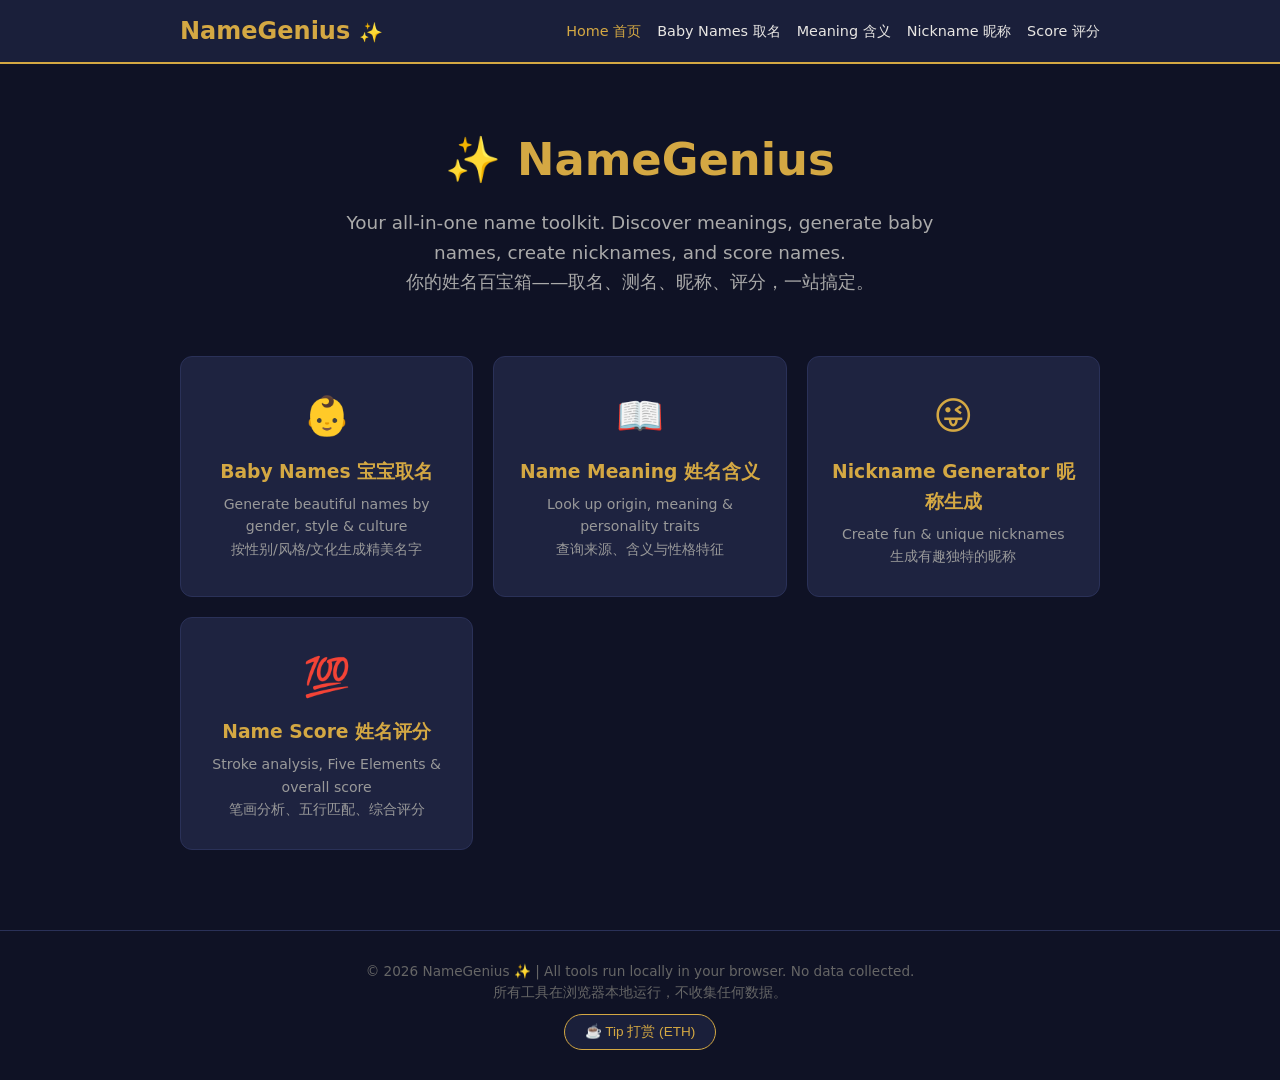
==== index.html @ 7b2bc9a6 "feat: add AADS crypto ad placeholder" ====
<!DOCTYPE html>
<html lang="en">
<head>
<meta charset="UTF-8"><meta name="viewport" content="width=device-width,initial-scale=1">
<title>NameGenius ✨ - Name Generator & Meaning Lookup | 姓名工具</title>
<meta name="description" content="Free name tools: baby name generator, name meaning lookup, nickname creator, and name scoring. 免费姓名工具：宝宝取名、姓名含义、昵称生成、姓名评分。">
<meta name="keywords" content="name generator,baby names,name meaning,nickname generator,name score,取名,姓名含义,昵称生成器,姓名评分">
<link rel="stylesheet" href="style.css">
    <meta property="og:title" content="NameGenius ✨ - Name Generator & Meaning Lookup | 姓名工具">
    <meta property="og:description" content="Free name tools: baby name generator, name meaning lookup, nickname creator, and name scoring. 免费姓名工具：宝宝取名、姓名含义、昵称生成、姓名评分。">
    <meta property="og:type" content="website">
    <meta property="og:url" content="https://rorojiao.github.io/namegenius/">
    <link rel="canonical" href="https://rorojiao.github.io/namegenius/">
    <script type="application/ld+json">
    {
        "@context": "https://schema.org",
        "@type": "WebApplication",
        "name": "NameGenius ✨ - Name Generator & Meaning Lookup | 姓名工具",
        "description": "Free name tools: baby name generator, name meaning lookup, nickname creator, and name scoring. 免费姓名工具：宝宝取名、姓名含义、昵称生成、姓名评分。",
        "url": "https://rorojiao.github.io/namegenius/",
        "applicationCategory": "UtilityApplication",
        "operatingSystem": "All",
        "offers": { "@type": "Offer", "price": "0", "priceCurrency": "USD" }
    }
    </script>
</head>
<body>
<nav><div class="container">
<a href="index.html" class="logo">NameGenius <span>✨</span></a>
<div class="nav-links">
<a href="index.html" class="active">Home 首页</a>
<a href="baby-name.html">Baby Names 取名</a>
<a href="name-meaning.html">Meaning 含义</a>
<a href="nickname.html">Nickname 昵称</a>
<a href="name-score.html">Score 评分</a>
</div>
</div></nav>

<div class="container">
<div class="hero">
<h1>✨ NameGenius</h1>
<p>Your all-in-one name toolkit. Discover meanings, generate baby names, create nicknames, and score names.<br>你的姓名百宝箱——取名、测名、昵称、评分，一站搞定。</p>
</div>
<div class="cards">
<a href="baby-name.html" class="card"><div class="icon">👶</div><h3>Baby Names 宝宝取名</h3><p>Generate beautiful names by gender, style & culture<br>按性别/风格/文化生成精美名字</p></a>
<a href="name-meaning.html" class="card"><div class="icon">📖</div><h3>Name Meaning 姓名含义</h3><p>Look up origin, meaning & personality traits<br>查询来源、含义与性格特征</p></a>
<a href="nickname.html" class="card"><div class="icon">😜</div><h3>Nickname Generator 昵称生成</h3><p>Create fun & unique nicknames<br>生成有趣独特的昵称</p></a>
<a href="name-score.html" class="card"><div class="icon">💯</div><h3>Name Score 姓名评分</h3><p>Stroke analysis, Five Elements & overall score<br>笔画分析、五行匹配、综合评分</p></a>
</div>
</div>

<!-- AADS Crypto Ad -->
<div id="aads-ad" style="text-align:center;margin:20px auto;max-width:728px;">
  <!-- Ad unit will be inserted after AADS registration -->
  <!-- Replace AD_UNIT_ID with actual ID from aads.com -->
  <!-- <iframe data-aa="AD_UNIT_ID" src="//ad.aads.com/AD_UNIT_ID?size=728x90" style="width:728px;height:90px;border:0;padding:0;overflow:hidden;background-color:transparent;"></iframe> -->
</div>
<footer><div class="container">
<p>© 2026 NameGenius ✨ | All tools run locally in your browser. No data collected.<br>所有工具在浏览器本地运行，不收集任何数据。</p>
<button class="tip-btn" onclick="navigator.clipboard.writeText('0xEeD903787Cb86bcCc17777E5C7d10A4c2De43823').then(()=>this.textContent='✅ Copied!')">☕ Tip 打赏 (ETH)</button>
</div></footer>
</body>
</html>
---- style.css ----
:root{--gold:#d4a843;--gold-light:#f0d78c;--navy:#1a1f3a;--navy-light:#2a3158;--bg:#0f1225;--text:#e8e6e3;--card:#1e2340;--card-hover:#252b50}
*{margin:0;padding:0;box-sizing:border-box}
body{font-family:'Segoe UI',system-ui,sans-serif;background:var(--bg);color:var(--text);min-height:100vh;line-height:1.6}
a{color:var(--gold);text-decoration:none}a:hover{color:var(--gold-light)}
.container{max-width:960px;margin:0 auto;padding:0 20px}

/* NAV */
nav{background:var(--navy);border-bottom:2px solid var(--gold);padding:12px 0;position:sticky;top:0;z-index:99}
nav .container{display:flex;align-items:center;justify-content:space-between;flex-wrap:wrap;gap:8px}
.logo{font-size:1.5rem;font-weight:700;color:var(--gold)}
.logo span{font-size:.8em}
.nav-links{display:flex;gap:16px;flex-wrap:wrap;font-size:.9rem}
.nav-links a{color:var(--text);transition:.2s}
.nav-links a:hover,.nav-links a.active{color:var(--gold)}

/* HERO */
.hero{text-align:center;padding:60px 20px 40px}
.hero h1{font-size:2.8rem;color:var(--gold);margin-bottom:12px}
.hero p{font-size:1.15rem;color:#aaa;max-width:600px;margin:0 auto}

/* CARDS GRID */
.cards{display:grid;grid-template-columns:repeat(auto-fit,minmax(220px,1fr));gap:20px;padding:20px 0 60px}
.card{background:var(--card);border:1px solid var(--navy-light);border-radius:12px;padding:28px 22px;text-align:center;transition:.3s;cursor:pointer}
.card:hover{background:var(--card-hover);border-color:var(--gold);transform:translateY(-4px)}
.card .icon{font-size:2.4rem;margin-bottom:10px}
.card h3{color:var(--gold);margin-bottom:6px}
.card p{font-size:.88rem;color:#999}

/* TOOL PAGE */
.tool-section{padding:40px 0 60px}
.tool-section h2{color:var(--gold);text-align:center;font-size:2rem;margin-bottom:24px}
.tool-box{background:var(--card);border-radius:14px;padding:32px;max-width:700px;margin:0 auto}
label{display:block;margin-bottom:4px;font-size:.9rem;color:var(--gold-light)}
input,select,textarea{width:100%;padding:10px 14px;border-radius:8px;border:1px solid var(--navy-light);background:var(--navy);color:var(--text);font-size:1rem;margin-bottom:16px}
input:focus,select:focus{border-color:var(--gold);outline:none}
.btn{display:inline-block;background:linear-gradient(135deg,var(--gold),#b8912e);color:var(--navy);font-weight:700;padding:12px 32px;border:none;border-radius:8px;font-size:1rem;cursor:pointer;transition:.2s}
.btn:hover{opacity:.9;transform:scale(1.03)}
.btn-block{width:100%;text-align:center}
.radio-group{display:flex;gap:12px;margin-bottom:16px;flex-wrap:wrap}
.radio-group label{display:flex;align-items:center;gap:6px;cursor:pointer;color:var(--text);background:var(--navy);padding:8px 16px;border-radius:20px;border:1px solid var(--navy-light);transition:.2s}
.radio-group input[type=radio]{display:none}
.radio-group input[type=radio]:checked+span{color:var(--gold)}
.radio-group label:has(input:checked){border-color:var(--gold)}

/* RESULTS */
.results{margin-top:24px}
.result-card{background:var(--navy);border-left:3px solid var(--gold);border-radius:8px;padding:16px 20px;margin-bottom:12px;animation:fadeIn .3s ease}
.result-card h4{color:var(--gold);margin-bottom:4px;font-size:1.1rem}
.result-card p{font-size:.9rem;color:#bbb}
@keyframes fadeIn{from{opacity:0;transform:translateY(8px)}to{opacity:1;transform:none}}

/* SCORE */
.score-circle{width:120px;height:120px;border-radius:50%;border:5px solid var(--gold);display:flex;align-items:center;justify-content:center;margin:20px auto;font-size:2.2rem;font-weight:700;color:var(--gold)}
.score-bar{height:8px;background:var(--navy);border-radius:4px;margin:8px 0 16px;overflow:hidden}
.score-bar-fill{height:100%;background:linear-gradient(90deg,var(--gold),var(--gold-light));border-radius:4px;transition:width .6s ease}

/* FOOTER */
footer{border-top:1px solid var(--navy-light);padding:30px 20px;text-align:center;font-size:.85rem;color:#666}
footer .tip-btn{display:inline-block;margin-top:10px;background:var(--navy);border:1px solid var(--gold);color:var(--gold);padding:8px 20px;border-radius:20px;font-size:.85rem;cursor:pointer;transition:.2s}
footer .tip-btn:hover{background:var(--gold);color:var(--navy)}

/* RESPONSIVE */
@media(max-width:600px){.hero h1{font-size:1.8rem}.tool-box{padding:20px}}
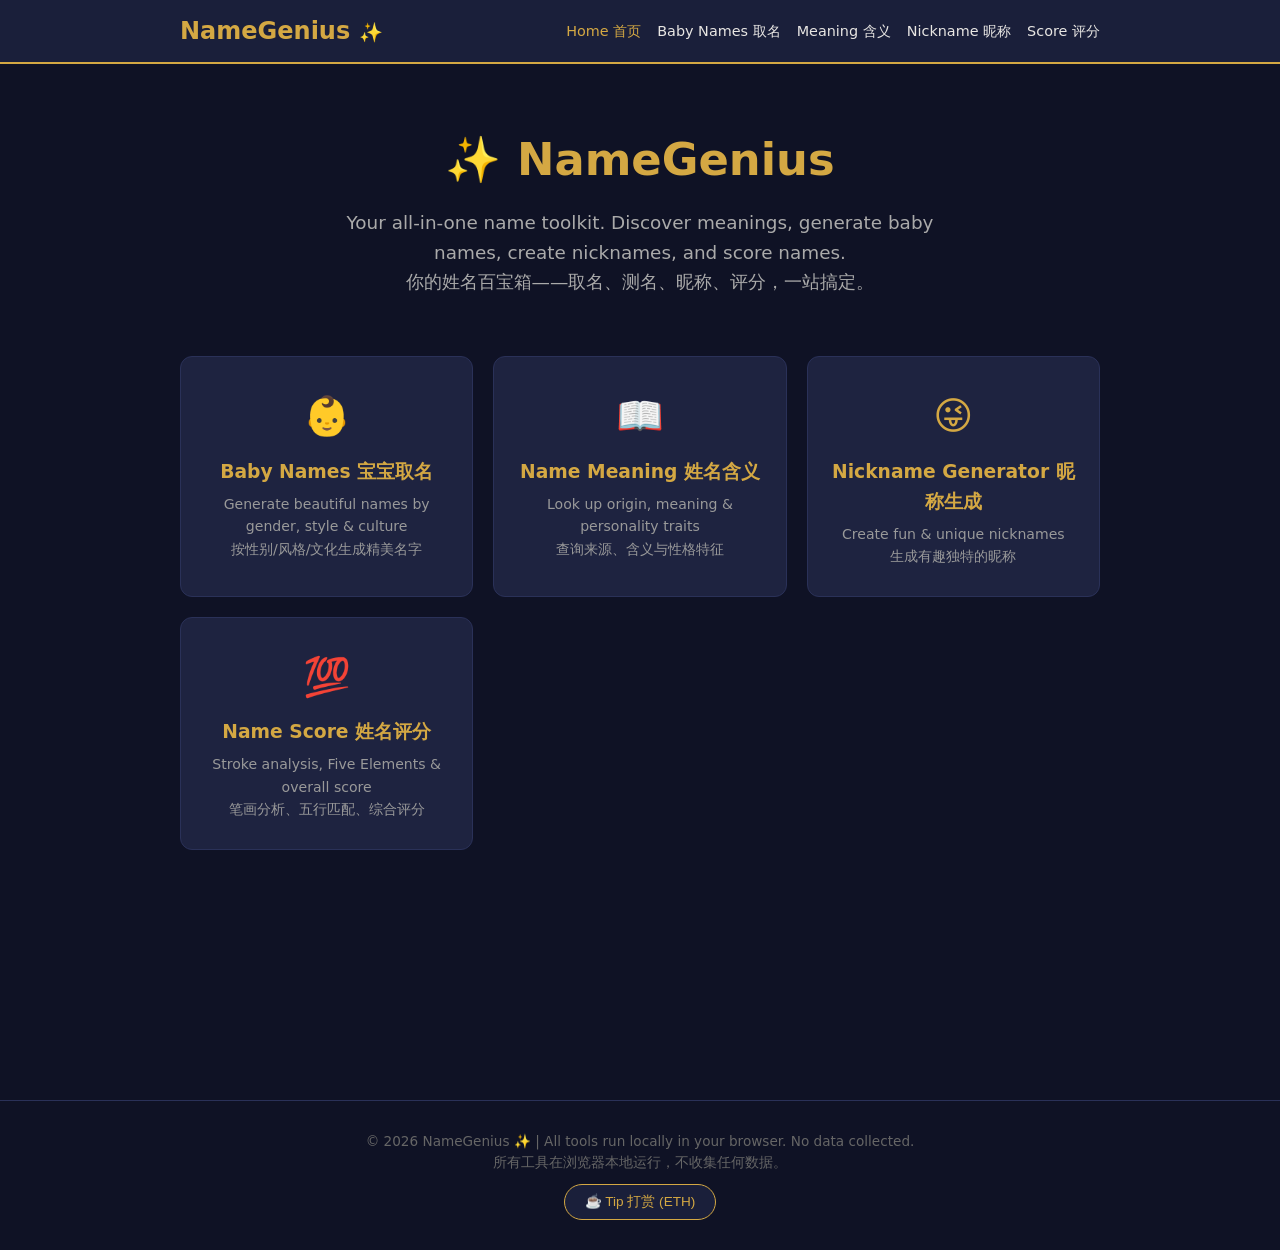
==== commit 7e2be5bf: "feat: activate AADS crypto ad (unit 2427662)" ====
--- a/index.html
+++ b/index.html
@@ -52,8 +52,8 @@
 <!-- AADS Crypto Ad -->
 <div id="aads-ad" style="text-align:center;margin:20px auto;max-width:728px;">
   <!-- Ad unit will be inserted after AADS registration -->
-  <!-- Replace AD_UNIT_ID with actual ID from aads.com -->
-  <!-- <iframe data-aa="AD_UNIT_ID" src="//ad.aads.com/AD_UNIT_ID?size=728x90" style="width:728px;height:90px;border:0;padding:0;overflow:hidden;background-color:transparent;"></iframe> -->
+
+  <iframe data-aa="2427662" src="//acceptable.a-ads.com/2427662/?size=Adaptive" style="border:0; padding:0; width:100%; height:auto; min-height:60px; overflow:hidden; display:block; margin:auto;"></iframe>
 </div>
 <footer><div class="container">
 <p>© 2026 NameGenius ✨ | All tools run locally in your browser. No data collected.<br>所有工具在浏览器本地运行，不收集任何数据。</p>
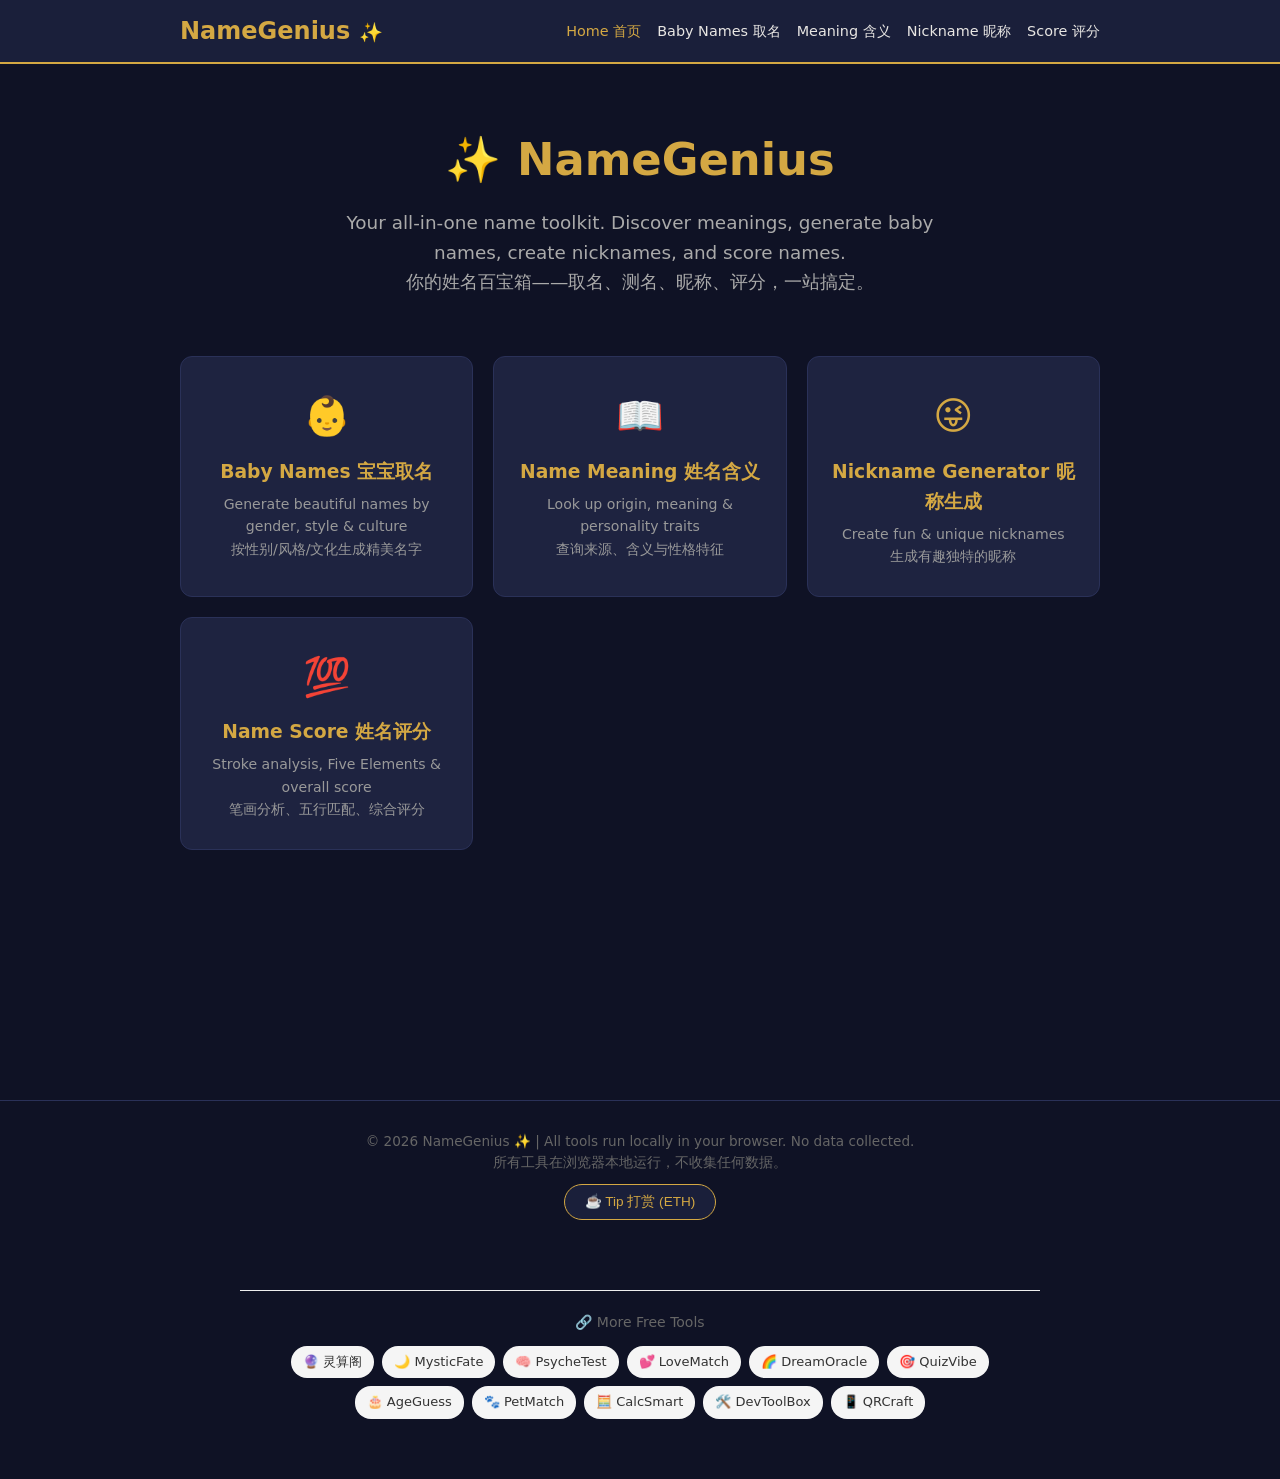
==== commit 215733e9: "feat: add cross-site internal links" ====
--- a/index.html
+++ b/index.html
@@ -59,5 +59,22 @@
 <p>© 2026 NameGenius ✨ | All tools run locally in your browser. No data collected.<br>所有工具在浏览器本地运行，不收集任何数据。</p>
 <button class="tip-btn" onclick="navigator.clipboard.writeText('0xEeD903787Cb86bcCc17777E5C7d10A4c2De43823').then(()=>this.textContent='✅ Copied!')">☕ Tip 打赏 (ETH)</button>
 </div></footer>
+<!-- internal-links-start -->
+<div style="max-width:800px;margin:40px auto;padding:20px;text-align:center;border-top:1px solid #eee;">
+  <p style="font-size:14px;color:#666;margin-bottom:12px;">🔗 More Free Tools</p>
+  <div style="display:flex;flex-wrap:wrap;justify-content:center;gap:8px;">
+    <a href="https://rorojiao.github.io/fortune-tools/" target="_blank" rel="noopener" style="display:inline-block;padding:6px 12px;background:#f5f5f5;border-radius:16px;text-decoration:none;color:#333;font-size:13px;">🔮 灵算阁</a>
+    <a href="https://rorojiao.github.io/mysticfate/" target="_blank" rel="noopener" style="display:inline-block;padding:6px 12px;background:#f5f5f5;border-radius:16px;text-decoration:none;color:#333;font-size:13px;">🌙 MysticFate</a>
+    <a href="https://rorojiao.github.io/psychetest/" target="_blank" rel="noopener" style="display:inline-block;padding:6px 12px;background:#f5f5f5;border-radius:16px;text-decoration:none;color:#333;font-size:13px;">🧠 PsycheTest</a>
+    <a href="https://rorojiao.github.io/lovematch/" target="_blank" rel="noopener" style="display:inline-block;padding:6px 12px;background:#f5f5f5;border-radius:16px;text-decoration:none;color:#333;font-size:13px;">💕 LoveMatch</a>
+    <a href="https://rorojiao.github.io/dreamoracle/" target="_blank" rel="noopener" style="display:inline-block;padding:6px 12px;background:#f5f5f5;border-radius:16px;text-decoration:none;color:#333;font-size:13px;">🌈 DreamOracle</a>
+    <a href="https://rorojiao.github.io/quizvibe/" target="_blank" rel="noopener" style="display:inline-block;padding:6px 12px;background:#f5f5f5;border-radius:16px;text-decoration:none;color:#333;font-size:13px;">🎯 QuizVibe</a>
+    <a href="https://rorojiao.github.io/ageguess/" target="_blank" rel="noopener" style="display:inline-block;padding:6px 12px;background:#f5f5f5;border-radius:16px;text-decoration:none;color:#333;font-size:13px;">🎂 AgeGuess</a>
+    <a href="https://rorojiao.github.io/petmatch/" target="_blank" rel="noopener" style="display:inline-block;padding:6px 12px;background:#f5f5f5;border-radius:16px;text-decoration:none;color:#333;font-size:13px;">🐾 PetMatch</a>
+    <a href="https://rorojiao.github.io/calcsmart/" target="_blank" rel="noopener" style="display:inline-block;padding:6px 12px;background:#f5f5f5;border-radius:16px;text-decoration:none;color:#333;font-size:13px;">🧮 CalcSmart</a>
+    <a href="https://rorojiao.github.io/devtoolbox/" target="_blank" rel="noopener" style="display:inline-block;padding:6px 12px;background:#f5f5f5;border-radius:16px;text-decoration:none;color:#333;font-size:13px;">🛠️ DevToolBox</a>
+    <a href="https://rorojiao.github.io/qrcraft/" target="_blank" rel="noopener" style="display:inline-block;padding:6px 12px;background:#f5f5f5;border-radius:16px;text-decoration:none;color:#333;font-size:13px;">📱 QRCraft</a>  </div>
+</div>
+<!-- internal-links-end -->
 </body>
 </html>
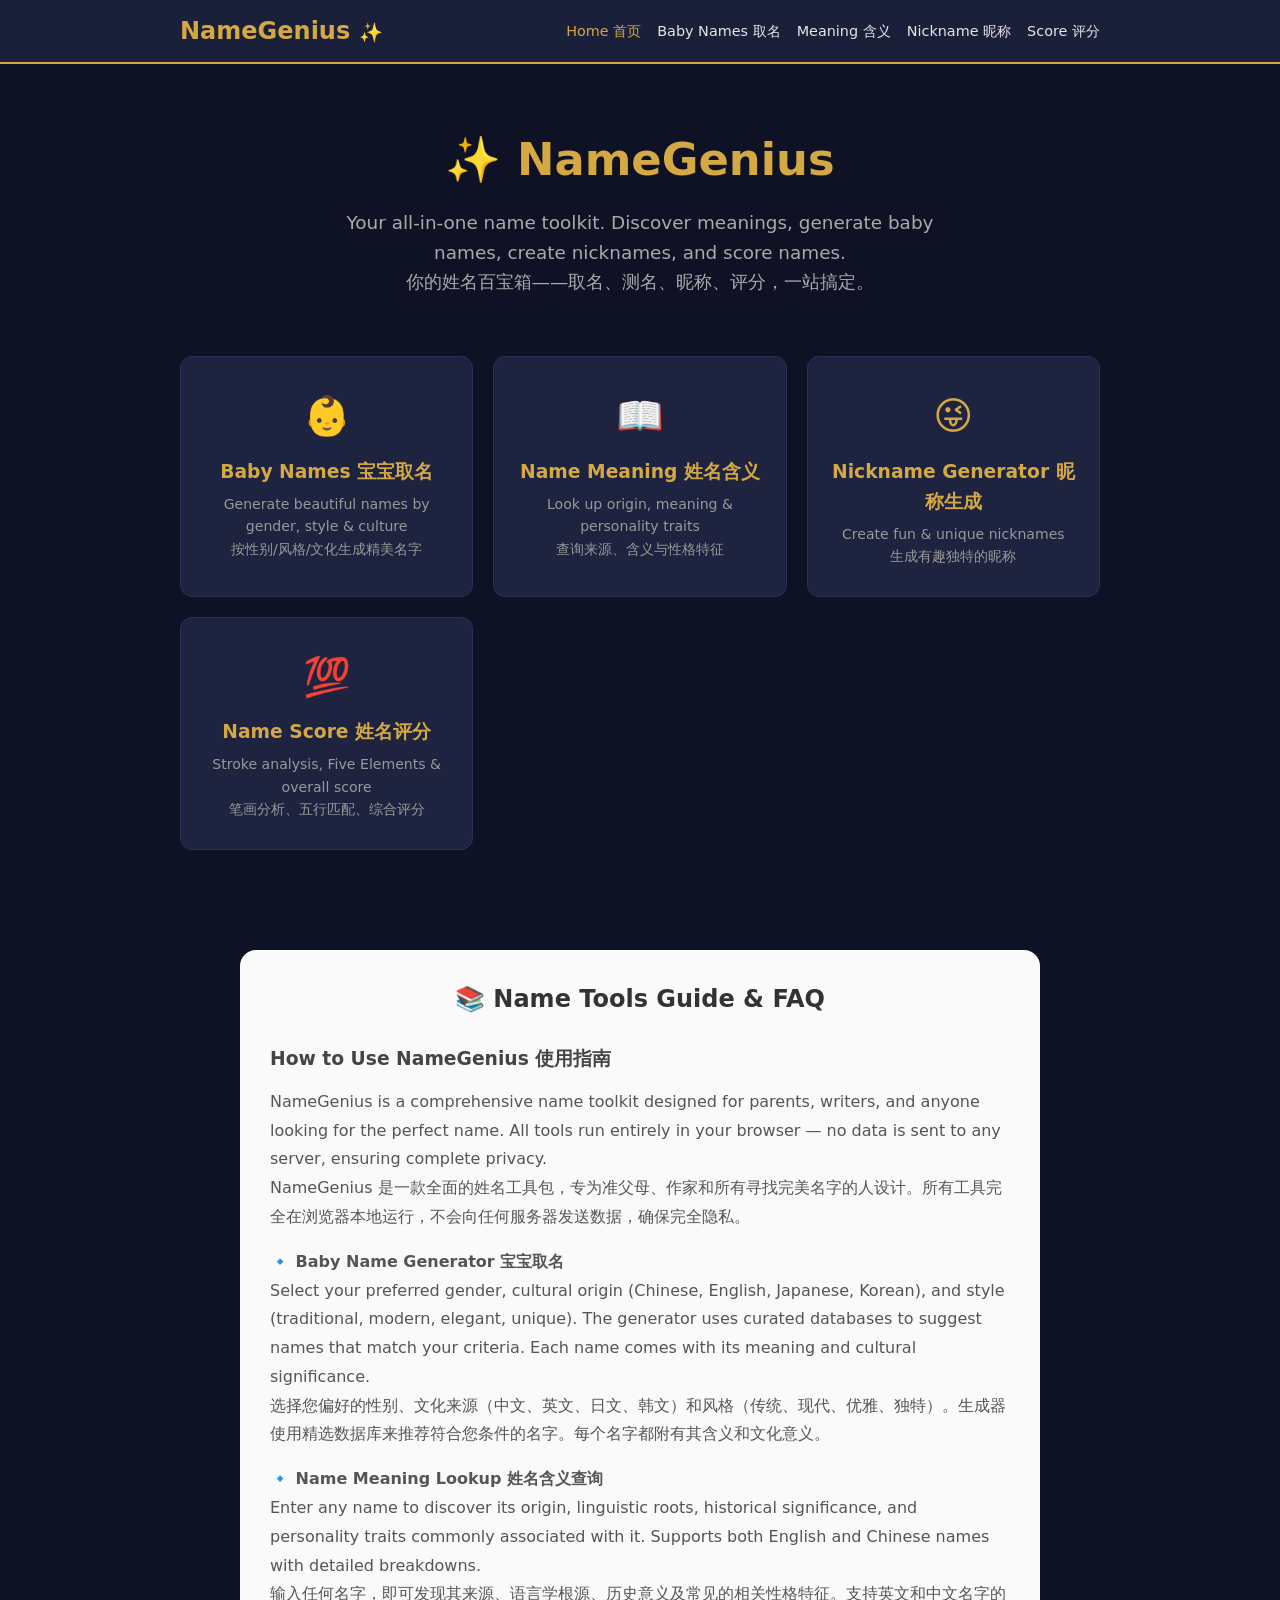
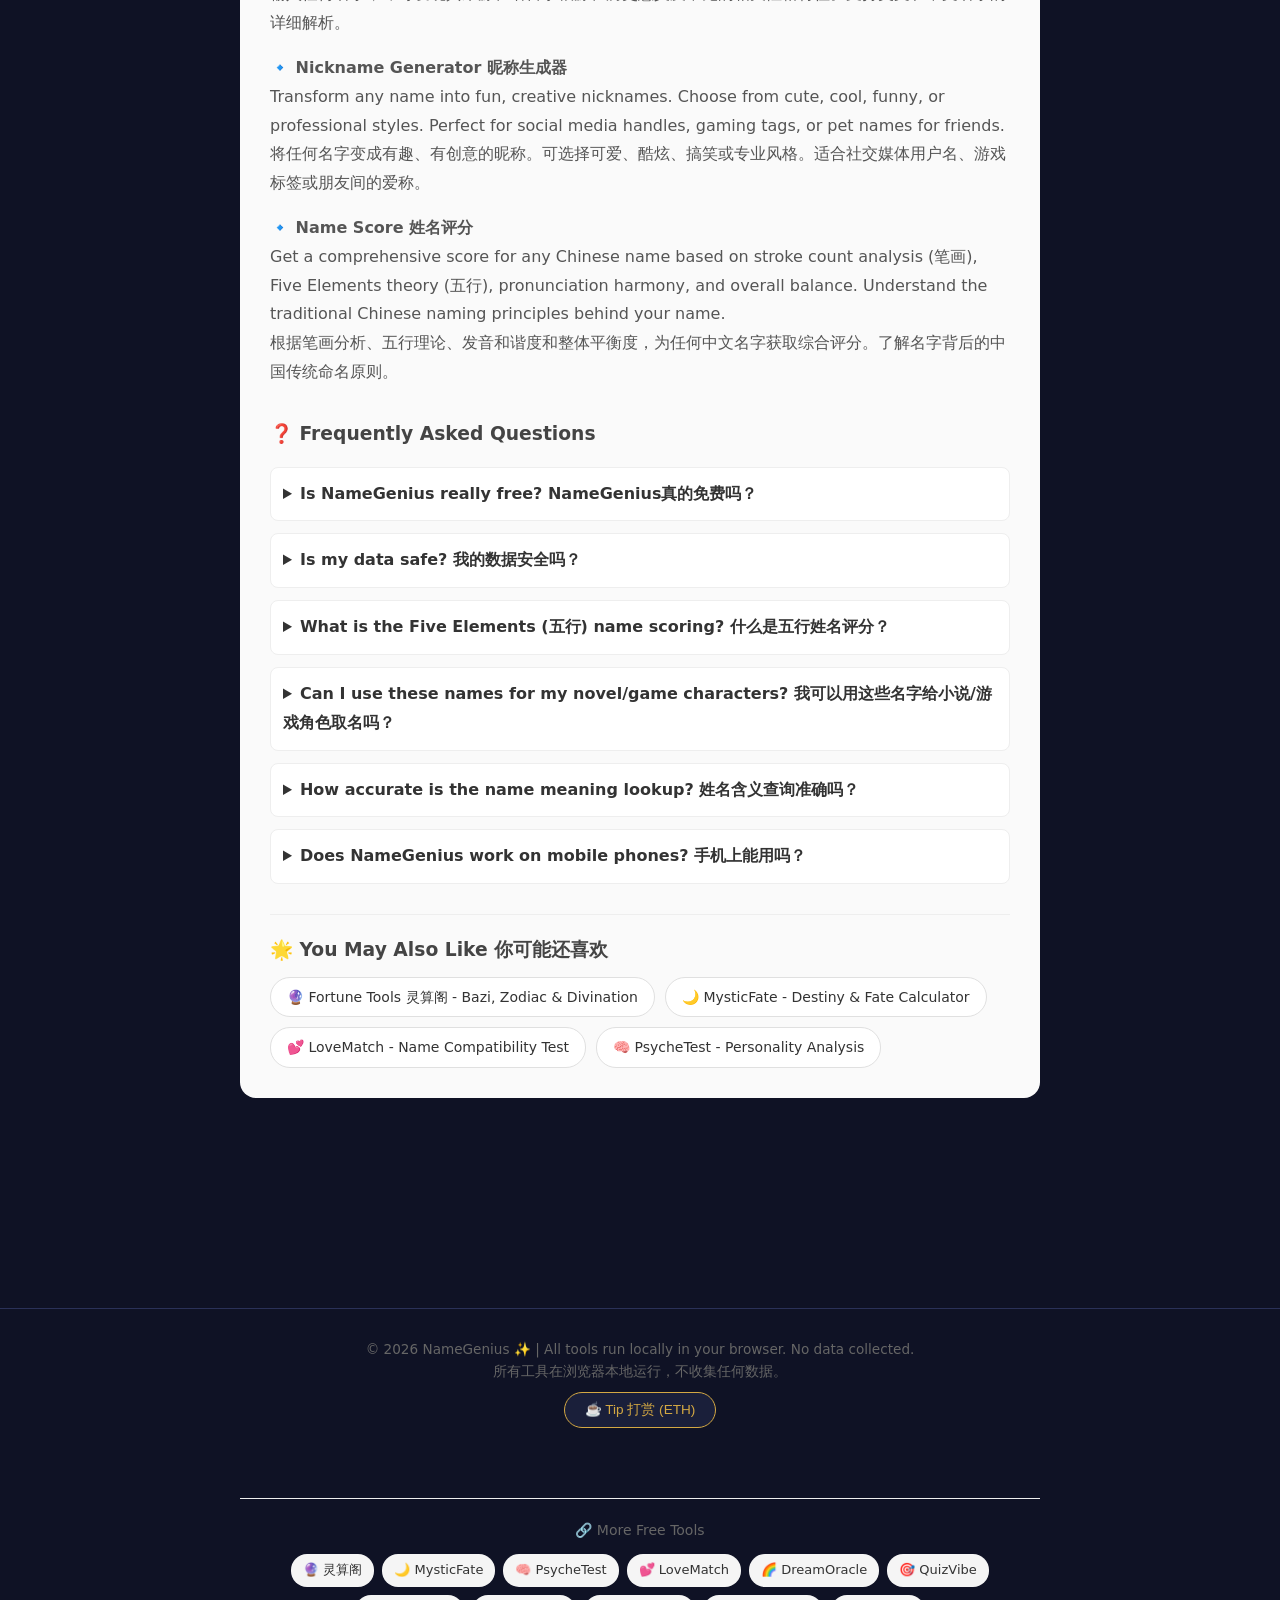
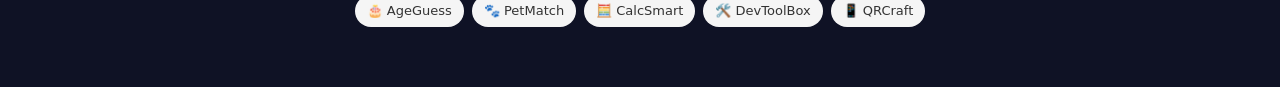
==== commit fda20ea1: "SEO: add FAQ, usage guide, related tools section; add sitemap/robots" ====
--- a/index.html
+++ b/index.html
@@ -49,6 +49,83 @@
 </div>
 </div>
 
+
+<section class="faq-section" style="max-width:800px;margin:40px auto;padding:30px;background:#fafafa;border-radius:16px;">
+<h2 style="text-align:center;margin-bottom:24px;color:#333;">📚 Name Tools Guide & FAQ</h2>
+
+<div class="guide" style="margin-bottom:30px;line-height:1.8;color:#555;">
+<h3 style="color:#444;margin-bottom:12px;">How to Use NameGenius 使用指南</h3>
+<p>NameGenius is a comprehensive name toolkit designed for parents, writers, and anyone looking for the perfect name. All tools run entirely in your browser — no data is sent to any server, ensuring complete privacy.</p>
+<p>NameGenius 是一款全面的姓名工具包，专为准父母、作家和所有寻找完美名字的人设计。所有工具完全在浏览器本地运行，不会向任何服务器发送数据，确保完全隐私。</p>
+
+<h4 style="margin-top:16px;">🔹 Baby Name Generator 宝宝取名</h4>
+<p>Select your preferred gender, cultural origin (Chinese, English, Japanese, Korean), and style (traditional, modern, elegant, unique). The generator uses curated databases to suggest names that match your criteria. Each name comes with its meaning and cultural significance.</p>
+<p>选择您偏好的性别、文化来源（中文、英文、日文、韩文）和风格（传统、现代、优雅、独特）。生成器使用精选数据库来推荐符合您条件的名字。每个名字都附有其含义和文化意义。</p>
+
+<h4 style="margin-top:16px;">🔹 Name Meaning Lookup 姓名含义查询</h4>
+<p>Enter any name to discover its origin, linguistic roots, historical significance, and personality traits commonly associated with it. Supports both English and Chinese names with detailed breakdowns.</p>
+<p>输入任何名字，即可发现其来源、语言学根源、历史意义及常见的相关性格特征。支持英文和中文名字的详细解析。</p>
+
+<h4 style="margin-top:16px;">🔹 Nickname Generator 昵称生成器</h4>
+<p>Transform any name into fun, creative nicknames. Choose from cute, cool, funny, or professional styles. Perfect for social media handles, gaming tags, or pet names for friends.</p>
+<p>将任何名字变成有趣、有创意的昵称。可选择可爱、酷炫、搞笑或专业风格。适合社交媒体用户名、游戏标签或朋友间的爱称。</p>
+
+<h4 style="margin-top:16px;">🔹 Name Score 姓名评分</h4>
+<p>Get a comprehensive score for any Chinese name based on stroke count analysis (笔画), Five Elements theory (五行), pronunciation harmony, and overall balance. Understand the traditional Chinese naming principles behind your name.</p>
+<p>根据笔画分析、五行理论、发音和谐度和整体平衡度，为任何中文名字获取综合评分。了解名字背后的中国传统命名原则。</p>
+</div>
+
+<div class="faq-list" style="line-height:1.8;">
+<h3 style="color:#444;margin-bottom:16px;">❓ Frequently Asked Questions</h3>
+
+<details style="margin-bottom:12px;padding:12px;background:#fff;border-radius:8px;border:1px solid #eee;">
+<summary style="font-weight:600;cursor:pointer;color:#333;">Is NameGenius really free? NameGenius真的免费吗？</summary>
+<p style="margin-top:8px;color:#666;">Yes, all tools on NameGenius are 100% free with no hidden charges, no registration required, and no usage limits. We believe everyone deserves access to great naming tools.</p>
+<p style="color:#666;">是的，NameGenius上的所有工具100%免费，没有隐藏收费、不需要注册、没有使用限制。我们相信每个人都应该能够使用优质的取名工具。</p>
+</details>
+
+<details style="margin-bottom:12px;padding:12px;background:#fff;border-radius:8px;border:1px solid #eee;">
+<summary style="font-weight:600;cursor:pointer;color:#333;">Is my data safe? 我的数据安全吗？</summary>
+<p style="margin-top:8px;color:#666;">Absolutely. All computations happen locally in your browser using JavaScript. No names, no personal information, and no usage data is ever sent to our servers. Your privacy is guaranteed.</p>
+<p style="color:#666;">绝对安全。所有计算都在浏览器本地使用JavaScript完成。没有名字、个人信息或使用数据会发送到我们的服务器。您的隐私得到保障。</p>
+</details>
+
+<details style="margin-bottom:12px;padding:12px;background:#fff;border-radius:8px;border:1px solid #eee;">
+<summary style="font-weight:600;cursor:pointer;color:#333;">What is the Five Elements (五行) name scoring? 什么是五行姓名评分？</summary>
+<p style="margin-top:8px;color:#666;">The Five Elements (Wu Xing / 五行) system is a fundamental concept in Chinese philosophy, consisting of Wood (木), Fire (火), Earth (土), Metal (金), and Water (水). In Chinese naming tradition, each character's stroke count maps to one of these elements. A well-balanced name should harmonize these elements, creating a favorable energy pattern. Our scoring tool analyzes this balance along with other traditional factors.</p>
+<p style="color:#666;">五行（金木水火土）是中国哲学的基本概念。在中国取名传统中，每个字的笔画数对应五行之一。一个好名字应该使这些元素和谐，创造有利的能量格局。我们的评分工具会分析这种平衡以及其他传统因素。</p>
+</details>
+
+<details style="margin-bottom:12px;padding:12px;background:#fff;border-radius:8px;border:1px solid #eee;">
+<summary style="font-weight:600;cursor:pointer;color:#333;">Can I use these names for my novel/game characters? 我可以用这些名字给小说/游戏角色取名吗？</summary>
+<p style="margin-top:8px;color:#666;">Of course! Many writers and game developers use NameGenius for character naming. The cultural and style filters in our Baby Name Generator are especially useful for creating authentic-sounding character names across different cultures.</p>
+<p style="color:#666;">当然可以！许多作家和游戏开发者使用NameGenius为角色取名。我们宝宝取名器中的文化和风格筛选器特别适合创建不同文化背景下听起来真实的角色名字。</p>
+</details>
+
+<details style="margin-bottom:12px;padding:12px;background:#fff;border-radius:8px;border:1px solid #eee;">
+<summary style="font-weight:600;cursor:pointer;color:#333;">How accurate is the name meaning lookup? 姓名含义查询准确吗？</summary>
+<p style="margin-top:8px;color:#666;">Our name meaning database covers thousands of common English and Chinese names with verified etymological data. For English names, we trace origins to Latin, Greek, Hebrew, Germanic, and other linguistic roots. For Chinese names, we analyze individual character meanings and their combinations. While no database is exhaustive, we strive for accuracy and regularly update our data.</p>
+<p style="color:#666;">我们的姓名含义数据库涵盖数千个常见英文和中文名字的已验证词源数据。对于英文名字，我们追溯到拉丁语、希腊语、希伯来语、日耳曼语等语言根源。对于中文名字，我们分析单个字的含义及其组合。虽然没有数据库是完美的，但我们努力保持准确性并定期更新数据。</p>
+</details>
+
+<details style="margin-bottom:12px;padding:12px;background:#fff;border-radius:8px;border:1px solid #eee;">
+<summary style="font-weight:600;cursor:pointer;color:#333;">Does NameGenius work on mobile phones? 手机上能用吗？</summary>
+<p style="margin-top:8px;color:#666;">Yes! NameGenius is fully responsive and works perfectly on smartphones, tablets, and desktop computers. All features are optimized for touch input on mobile devices.</p>
+<p style="color:#666;">可以！NameGenius完全响应式设计，在智能手机、平板电脑和台式电脑上都能完美运行。所有功能都针对移动设备的触摸输入进行了优化。</p>
+</details>
+</div>
+
+<div class="related" style="margin-top:30px;padding-top:20px;border-top:1px solid #eee;">
+<h3 style="color:#444;margin-bottom:12px;">🌟 You May Also Like 你可能还喜欢</h3>
+<div style="display:flex;flex-wrap:wrap;gap:10px;">
+<a href="https://rorojiao.github.io/fortune-tools/" style="padding:8px 16px;background:#fff;border-radius:20px;text-decoration:none;color:#333;border:1px solid #e0e0e0;font-size:14px;">🔮 Fortune Tools 灵算阁 - Bazi, Zodiac & Divination</a>
+<a href="https://rorojiao.github.io/mysticfate/" style="padding:8px 16px;background:#fff;border-radius:20px;text-decoration:none;color:#333;border:1px solid #e0e0e0;font-size:14px;">🌙 MysticFate - Destiny & Fate Calculator</a>
+<a href="https://rorojiao.github.io/lovematch/" style="padding:8px 16px;background:#fff;border-radius:20px;text-decoration:none;color:#333;border:1px solid #e0e0e0;font-size:14px;">💕 LoveMatch - Name Compatibility Test</a>
+<a href="https://rorojiao.github.io/psychetest/" style="padding:8px 16px;background:#fff;border-radius:20px;text-decoration:none;color:#333;border:1px solid #e0e0e0;font-size:14px;">🧠 PsycheTest - Personality Analysis</a>
+</div>
+</div>
+</section>
+
 <!-- AADS Crypto Ad -->
 <div id="aads-ad" style="text-align:center;margin:20px auto;max-width:728px;">
   <!-- Ad unit will be inserted after AADS registration -->
@@ -76,5 +153,9 @@
     <a href="https://rorojiao.github.io/qrcraft/" target="_blank" rel="noopener" style="display:inline-block;padding:6px 12px;background:#f5f5f5;border-radius:16px;text-decoration:none;color:#333;font-size:13px;">📱 QRCraft</a>  </div>
 </div>
 <!-- internal-links-end -->
+<!-- Analytics -->
+<script>
+(function(){var s=location.hostname,p=location.pathname;new Image().src="https://site-analytics.cap.1ktower.com/hit?s="+encodeURIComponent(s)+"&p="+encodeURIComponent(p)+"&t="+Date.now();})()
+</script>
 </body>
 </html>
